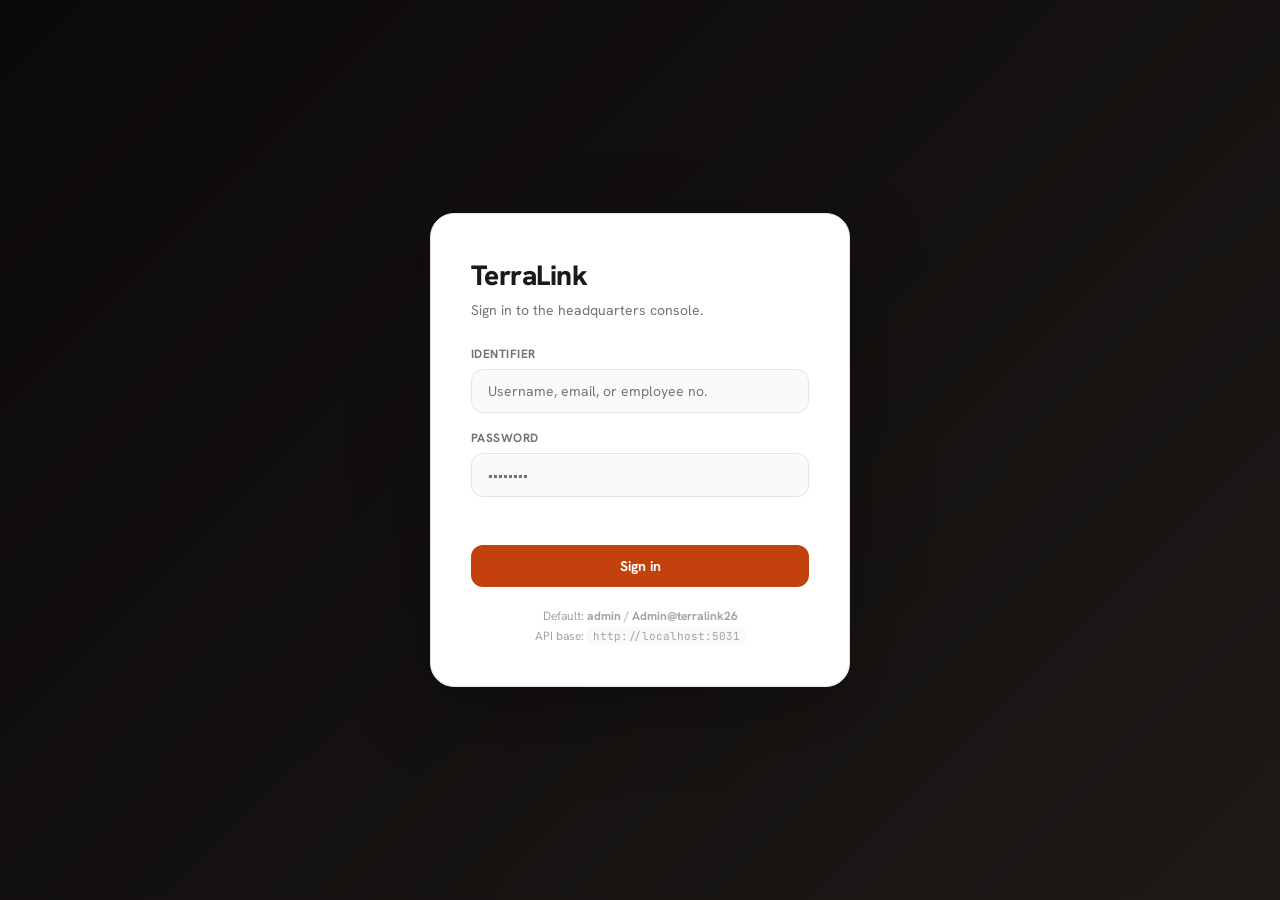
==== login.html @ d30e2166 "feat: add officers and repayments management pages, router, store, and UI components - Implemented o" ====
<!DOCTYPE html>
<html lang="en">
<head>
  <meta charset="UTF-8" />
  <meta name="viewport" content="width=device-width, initial-scale=1.0" />
  <title>TerraLink Admin Console - Sign in</title>
  <link rel="preconnect" href="https://fonts.googleapis.com" />
  <link rel="preconnect" href="https://fonts.gstatic.com" crossorigin />
  <link href="https://fonts.googleapis.com/css2?family=Hanken+Grotesk:wght@300..800&family=JetBrains+Mono:wght@400..700&display=swap" rel="stylesheet" />
  <link href="https://fonts.googleapis.com/css2?family=Material+Symbols+Outlined:opsz,wght,FILL,GRAD@20..48,100..700,0..1,-50..200" rel="stylesheet" />
  <link rel="stylesheet" href="css/style.css" />
  <style>
    .login-overlay {
      min-height: 100vh;
      display: flex;
      align-items: center;
      justify-content: center;
      background: linear-gradient(135deg, #0c0a09 0%, #1c1917 100%);
      padding: 24px;
    }
    .login-card {
      background: #fff;
      border-radius: 24px;
      padding: 40px;
      width: 100%;
      max-width: 420px;
      box-shadow: 0 24px 80px rgba(0,0,0,0.3);
      border: 1px solid var(--border);
    }
    .login-card h1 {
      font-size: 28px;
      font-weight: 800;
      margin-bottom: 4px;
      letter-spacing: -0.02em;
    }
    .login-card .lede {
      font-size: 14px;
      color: var(--text-secondary);
      margin-bottom: 24px;
    }
    .login-card label {
      display: block;
      font-size: 12px;
      font-weight: 700;
      color: var(--text-secondary);
      margin-bottom: 6px;
      text-transform: uppercase;
      letter-spacing: 0.04em;
    }
    .login-card input {
      width: 100%;
      background: var(--bg);
      border: 1px solid var(--border);
      border-radius: 12px;
      padding: 12px 16px;
      font-size: 14px;
      font-family: inherit;
      margin-bottom: 16px;
      outline: none;
      transition: all 0.2s ease;
    }
    .login-card input:focus {
      border-color: var(--primary);
      box-shadow: 0 0 0 3px rgba(194, 65, 12, 0.08);
    }
    .login-card .err {
      color: var(--error);
      font-size: 13px;
      margin-bottom: 12px;
      min-height: 20px;
    }
    .login-card button {
      width: 100%;
      padding: 12px;
      background: var(--primary);
      color: #fff;
      border: none;
      border-radius: 12px;
      font-size: 14px;
      font-weight: 700;
      font-family: inherit;
      cursor: pointer;
      transition: all 0.2s ease;
    }
    .login-card button:hover {
      background: var(--primary-hover);
    }
    .login-card button:disabled {
      opacity: 0.6;
      cursor: not-allowed;
    }
    .login-card .meta {
      font-size: 12px;
      color: var(--text-muted);
      margin-top: 20px;
      text-align: center;
      line-height: 1.6;
    }
    .login-card .meta code {
      font-family: 'JetBrains Mono', monospace;
      background: var(--bg);
      padding: 2px 6px;
      border-radius: 4px;
      font-size: 11px;
    }
  </style>
</head>
<body>
  <div class="login-overlay">
    <form class="login-card" id="loginForm" autocomplete="on">
      <h1>TerraLink</h1>
      <p class="lede">Sign in to the headquarters console.</p>

      <label>Identifier</label>
      <input type="text" id="loginIdentifier" autocomplete="username" required placeholder="Username, email, or employee no." />

      <label>Password</label>
      <input type="password" id="loginPassword" autocomplete="current-password" required placeholder="••••••••" />

      <p class="err" id="loginError"></p>
      <button type="submit" id="loginButton">Sign in</button>

      <p class="meta">
        Default: <strong>admin</strong> / <strong>Admin@terralink26</strong><br/>
        API base: <code id="apiBaseLabel">—</code>
      </p>
    </form>
  </div>

  <script>
    // Inline bootstrap to avoid any external JS dependency issues on the login page.
    (function () {
      'use strict';

      var API_BASE = 'http://localhost:5031';

      function $(id) { return document.getElementById(id); }

      function setError(msg) {
        var el = $('loginError');
        if (el) el.textContent = msg;
        var btn = $('loginButton');
        if (btn) { btn.disabled = false; btn.textContent = 'Sign in'; }
      }

      function setLoading() {
        var errEl = $('loginError');
        if (errEl) errEl.textContent = '';
        var btn = $('loginButton');
        if (btn) { btn.disabled = true; btn.textContent = 'Signing in\u2026'; }
      }

      var baseEl = $('apiBaseLabel');
      if (baseEl) baseEl.textContent = API_BASE;

      // Lightweight storage wrapper
      var Storage = {
        KEY: 'terralink_auth',
        get: function () {
          try { return JSON.parse(localStorage.getItem(this.KEY)); } catch (e) { return null; }
        },
        set: function (data) { localStorage.setItem(this.KEY, JSON.stringify(data)); },
        clear: function () { localStorage.removeItem(this.KEY); }
      };

      // If already signed in, jump to the app.
      var existing = Storage.get();
      if (existing && existing.token) {
        window.location.href = 'index.html';
        return;
      }

      $('loginForm').addEventListener('submit', function (e) {
        e.preventDefault();
        setLoading();

        var identifier = ($('loginIdentifier') || {}).value || '';
        var password = ($('loginPassword') || {}).value || '';

        if (!identifier || !password) {
          setError('Please enter both identifier and password.');
          return;
        }

        fetch(API_BASE + '/api/auth/login', {
          method: 'POST',
          headers: { 'Content-Type': 'application/json' },
          body: JSON.stringify({ identifier: identifier, password: password })
        })
        .then(function (res) {
          if (res.status === 401) {
            return res.json().then(function (data) {
              var msg = (data && data.message) ? data.message : 'Invalid credentials.';
              throw new Error(msg);
            }).catch(function (err) {
              if (err instanceof Error) throw err;
              throw new Error('Invalid credentials.');
            });
          }
          if (!res.ok) {
            return res.json().then(function (data) {
              var msg = (data && data.message) ? data.message : 'Sign-in failed.';
              throw new Error(msg);
            }).catch(function () {
              throw new Error('Sign-in failed: HTTP ' + res.status);
            });
          }
          return res.json();
        })
        .then(function (data) {
          var token = data.accessToken;
          var user = {
            id: data.user && data.user.id,
            name: (data.user && (data.user.fullName || data.user.username)) || 'Admin',
            role: (data.user && data.user.roleName) || 'Admin',
            email: (data.user && data.user.email) || ''
          };
          Storage.set({ token: token, user: user });
          window.location.href = 'index.html';
        })
        .catch(function (err) {
          setError(err && err.message ? err.message : 'Sign-in failed.');
        });
      });
    })();
  </script>
</body>
</html>
---- css/style.css ----
:root {
  --sidebar-bg: #0c0a09;
  --sidebar-hover: #1c1917;
  --sidebar-active: #c2410c;
  --sidebar-text: #a8a29e;
  --sidebar-text-active: #ffffff;
  --primary: #c2410c;
  --primary-hover: #9a3412;
  --primary-light: #fff7ed;
  --bg: #fafaf9;
  --surface: #ffffff;
  --border: #e7e5e4;
  --border-light: #f0eeec;
  --text: #1c1917;
  --text-secondary: #78716c;
  --text-muted: #a8a29e;
  --success: #059669;
  --success-bg: #ecfdf5;
  --warning: #d97706;
  --warning-bg: #fffbeb;
  --error: #dc2626;
  --error-bg: #fef2f2;
  --info: #0891b2;
  --info-bg: #ecfeff;
  --radius-sm: 8px;
  --radius: 12px;
  --radius-lg: 16px;
  --radius-xl: 24px;
  --shadow-sm: 0 1px 2px rgba(0,0,0,0.04);
  --shadow: 0 4px 12px rgba(0,0,0,0.06);
  --shadow-lg: 0 12px 40px rgba(0,0,0,0.1);
  --transition: 0.2s cubic-bezier(0.16, 1, 0.3, 1);
  --sidebar-width: 260px;
  --header-height: 64px;
}

* { box-sizing: border-box; margin: 0; padding: 0; }

html, body {
  font-family: 'Hanken Grotesk', -apple-system, BlinkMacSystemFont, 'Segoe UI', Roboto, sans-serif;
  background: var(--bg);
  color: var(--text);
  font-size: 14px;
  line-height: 1.5;
  -webkit-font-smoothing: antialiased;
  overflow-x: hidden;
}

a { color: inherit; text-decoration: none; }

.font-mono { font-family: 'JetBrains Mono', monospace; }

/* Scrollbar */
::-webkit-scrollbar { width: 6px; height: 6px; }
::-webkit-scrollbar-track { background: transparent; }
::-webkit-scrollbar-thumb { background: #d6d3d1; border-radius: 9999px; }
::-webkit-scrollbar-thumb:hover { background: #a8a29e; }

/* App Shell */
.app-shell {
  min-height: 100vh;
  display: flex;
  background: var(--bg);
}

/* Sidebar */
.sidebar {
  position: fixed;
  left: 0; top: 0;
  width: var(--sidebar-width);
  height: 100vh;
  background: var(--sidebar-bg);
  z-index: 100;
  display: flex;
  flex-direction: column;
  border-right: 1px solid rgba(255,255,255,0.06);
}

.sidebar-brand {
  padding: 20px;
  display: flex;
  align-items: center;
  gap: 12px;
  border-bottom: 1px solid rgba(255,255,255,0.06);
  cursor: pointer;
}

.sidebar-logo {
  width: 36px; height: 36px;
  border-radius: 10px;
  background: var(--primary);
  display: flex; align-items: center; justify-content: center;
  color: #fff;
  font-weight: 800;
  font-size: 18px;
  flex-shrink: 0;
}

.sidebar-brand-text h1 {
  font-size: 17px;
  font-weight: 700;
  color: #fff;
  line-height: 1.2;
  display: flex;
  align-items: center;
  gap: 6px;
}

.sidebar-tag {
  font-family: 'JetBrains Mono', monospace;
  font-size: 9px;
  text-transform: uppercase;
  background: rgba(255,255,255,0.1);
  color: rgba(255,255,255,0.6);
  padding: 2px 6px;
  border-radius: 4px;
  letter-spacing: 0.05em;
}

.sidebar-subtitle {
  font-size: 11px;
  color: rgba(255,255,255,0.4);
  margin-top: 2px;
}

.sidebar-status {
  margin: 16px;
  padding: 10px 14px;
  background: rgba(255,255,255,0.03);
  border: 1px solid rgba(255,255,255,0.06);
  border-radius: var(--radius);
  display: flex;
  align-items: center;
  justify-content: space-between;
}

.sidebar-status-left {
  display: flex;
  align-items: center;
  gap: 8px;
}

.status-dot {
  position: relative;
  width: 8px; height: 8px;
}

.status-dot::before {
  content: "";
  position: absolute; inset: 0;
  border-radius: 50%;
  background: #34d399;
  opacity: 0.75;
  animation: ping 1.6s ease-in-out infinite;
}

.status-dot::after {
  content: "";
  position: relative;
  display: block;
  width: 8px; height: 8px;
  border-radius: 50%;
  background: #10b981;
}

@keyframes ping {
  0% { transform: scale(1); opacity: 0.75; }
  75%, 100% { transform: scale(2.2); opacity: 0; }
}

.sidebar-status-text {
  font-size: 12px;
  color: rgba(255,255,255,0.8);
  font-weight: 500;
}

.sidebar-version {
  font-family: 'JetBrains Mono', monospace;
  font-size: 10px;
  color: rgba(255,255,255,0.3);
}

.sidebar-nav {
  flex: 1;
  padding: 8px 12px;
  overflow-y: auto;
}

.nav-item {
  display: flex;
  align-items: center;
  justify-content: space-between;
  padding: 10px 14px;
  margin-bottom: 2px;
  border-radius: var(--radius-sm);
  color: var(--sidebar-text);
  font-size: 14px;
  font-weight: 500;
  transition: all var(--transition);
  cursor: pointer;
}

.nav-item:hover {
  background: var(--sidebar-hover);
  color: #fff;
}

.nav-item.active {
  background: var(--sidebar-active);
  color: var(--sidebar-text-active);
  font-weight: 600;
  box-shadow: 0 4px 14px rgba(194, 65, 12, 0.3);
}

.nav-item-left {
  display: flex;
  align-items: center;
  gap: 12px;
}

.nav-item .material-symbols-outlined {
  font-size: 20px;
  transition: transform var(--transition);
}

.nav-item:hover .material-symbols-outlined {
  transform: scale(1.1);
}

.nav-item.active .material-symbols-outlined {
  font-variation-settings: 'FILL' 1, 'wght' 500, 'GRAD' 0, 'opsz' 24;
}

.nav-badge {
  font-family: 'JetBrains Mono', monospace;
  font-size: 10px;
  font-weight: 600;
  padding: 2px 8px;
  border-radius: 999px;
  background: rgba(255,255,255,0.08);
  color: rgba(255,255,255,0.5);
}

.nav-item.active .nav-badge {
  background: rgba(255,255,255,0.2);
  color: #fff;
}

.sidebar-footer {
  padding: 16px;
  border-top: 1px solid rgba(255,255,255,0.06);
  display: flex;
  align-items: center;
  gap: 12px;
  background: rgba(0,0,0,0.2);
}

.sidebar-footer-avatar {
  width: 36px; height: 36px;
  border-radius: 50%;
  border: 2px solid rgba(255,255,255,0.15);
  overflow: hidden;
  flex-shrink: 0;
}

.sidebar-footer-avatar img {
  width: 100%; height: 100%;
  object-fit: cover;
}

.sidebar-footer-info h4 {
  font-size: 13px;
  font-weight: 600;
  color: #fff;
}

.sidebar-footer-info p {
  font-size: 11px;
  color: rgba(255,255,255,0.4);
}

/* Header */
.header {
  position: fixed;
  top: 0;
  left: var(--sidebar-width);
  right: 0;
  height: var(--header-height);
  background: rgba(255,255,255,0.85);
  backdrop-filter: blur(12px);
  border-bottom: 1px solid var(--border);
  z-index: 90;
  display: flex;
  align-items: center;
  justify-content: space-between;
  padding: 0 24px;
}

.header-search {
  position: relative;
  flex: 1;
  max-width: 480px;
}

.header-search .material-symbols-outlined {
  position: absolute;
  left: 14px;
  top: 50%;
  transform: translateY(-50%);
  color: var(--text-muted);
  font-size: 20px;
  pointer-events: none;
}

.header-search input {
  width: 100%;
  background: var(--bg);
  border: 1px solid var(--border);
  border-radius: var(--radius);
  padding: 9px 14px 9px 42px;
  font-size: 13px;
  font-family: inherit;
  outline: none;
  transition: all var(--transition);
}

.header-search input:focus {
  background: #fff;
  border-color: var(--primary);
  box-shadow: 0 0 0 3px rgba(194, 65, 12, 0.08);
}

.header-actions {
  display: flex;
  align-items: center;
  gap: 8px;
}

.btn {
  display: inline-flex;
  align-items: center;
  gap: 8px;
  padding: 8px 16px;
  border-radius: var(--radius-sm);
  font-size: 13px;
  font-weight: 600;
  font-family: inherit;
  border: none;
  cursor: pointer;
  transition: all var(--transition);
  white-space: nowrap;
}

.btn-sm {
  padding: 6px 12px;
  font-size: 12px;
}

.btn-primary {
  background: var(--primary);
  color: #fff;
  box-shadow: var(--shadow-sm);
}

.btn-primary:hover {
  background: var(--primary-hover);
  transform: translateY(-1px);
  box-shadow: var(--shadow);
}

.btn-secondary {
  background: #fff;
  color: var(--text);
  border: 1px solid var(--border);
}

.btn-secondary:hover {
  background: var(--bg);
  border-color: #d6d3d1;
}

.btn-ghost {
  background: transparent;
  color: var(--text-secondary);
  padding: 8px;
}

.btn-ghost:hover {
  background: var(--bg);
  color: var(--text);
}

.icon-btn {
  width: 40px; height: 40px;
  display: flex;
  align-items: center;
  justify-content: center;
  border-radius: var(--radius-sm);
  background: transparent;
  border: none;
  color: var(--text-secondary);
  cursor: pointer;
  position: relative;
  transition: all var(--transition);
}

.icon-btn:hover {
  background: var(--bg);
  color: var(--text);
}

.notification-dot {
  position: absolute;
  top: 8px;
  right: 8px;
  width: 8px;
  height: 8px;
  background: var(--primary);
  border-radius: 50%;
  border: 2px solid #fff;
}

.profile-btn {
  display: flex;
  align-items: center;
  gap: 10px;
  padding: 4px 8px 4px 4px;
  background: transparent;
  border: none;
  border-radius: var(--radius);
  cursor: pointer;
  transition: all var(--transition);
}

.profile-btn:hover {
  background: var(--bg);
}

.profile-info {
  text-align: right;
}

.profile-name {
  font-size: 13px;
  font-weight: 600;
  line-height: 1.1;
}

.profile-role {
  font-size: 11px;
  color: var(--text-secondary);
}

.profile-avatar {
  width: 36px; height: 36px;
  border-radius: 50%;
  border: 2px solid var(--border);
  overflow: hidden;
}

.profile-avatar img {
  width: 100%; height: 100%;
  object-fit: cover;
}

/* Main Content */
.main {
  flex: 1;
  margin-left: var(--sidebar-width);
  padding-top: var(--header-height);
  min-height: 100vh;
}

.screen {
  padding: 24px 32px 48px;
  max-width: 1400px;
  margin: 0 auto;
  animation: fadeIn 0.3s ease;
}

@keyframes fadeIn {
  from { opacity: 0; transform: translateY(8px); }
  to { opacity: 1; transform: translateY(0); }
}

/* Page Header */
.page-header {
  display: flex;
  flex-wrap: wrap;
  align-items: center;
  justify-content: space-between;
  gap: 16px;
  margin-bottom: 24px;
}

.page-header h1 {
  font-size: 26px;
  font-weight: 700;
  letter-spacing: -0.02em;
  line-height: 1.2;
}

.page-header p {
  font-size: 14px;
  color: var(--text-secondary);
  margin-top: 4px;
}

.label-caps {
  font-size: 11px;
  font-weight: 700;
  text-transform: uppercase;
  letter-spacing: 0.08em;
  color: var(--text-muted);
  margin-bottom: 4px;
  display: block;
}

/* Cards */
.card {
  background: var(--surface);
  border: 1px solid var(--border);
  border-radius: var(--radius-lg);
  padding: 20px;
  box-shadow: var(--shadow-sm);
  transition: all var(--transition);
}

.card-header {
  display: flex;
  align-items: center;
  justify-content: space-between;
  margin-bottom: 16px;
}

.card-title {
  font-size: 16px;
  font-weight: 700;
}

/* KPI Grid */
.kpi-grid {
  display: grid;
  grid-template-columns: repeat(auto-fit, minmax(240px, 1fr));
  gap: 16px;
  margin-bottom: 24px;
}

.kpi-card {
  background: var(--surface);
  border: 1px solid var(--border);
  border-radius: var(--radius-lg);
  padding: 20px;
  box-shadow: var(--shadow-sm);
}

.kpi-label {
  font-size: 12px;
  font-weight: 600;
  color: var(--text-secondary);
  margin-bottom: 8px;
  display: flex;
  align-items: center;
  justify-content: space-between;
}

.kpi-value {
  font-family: 'JetBrains Mono', monospace;
  font-size: 28px;
  font-weight: 700;
  letter-spacing: -0.02em;
  line-height: 1;
}

.kpi-value.primary { color: var(--primary); }
.kpi-value.success { color: var(--success); }
.kpi-value.error { color: var(--error); }
.kpi-value.warning { color: var(--warning); }

/* Status Chip */
.chip {
  display: inline-flex;
  align-items: center;
  gap: 6px;
  padding: 4px 12px;
  border-radius: 999px;
  font-size: 12px;
  font-weight: 600;
  white-space: nowrap;
}

.chip-dot {
  width: 6px; height: 6px;
  border-radius: 50%;
  display: inline-block;
}

.chip-success { background: var(--success-bg); color: var(--success); }
.chip-success .chip-dot { background: var(--success); }
.chip-warning { background: var(--warning-bg); color: var(--warning); }
.chip-warning .chip-dot { background: var(--warning); }
.chip-error { background: var(--error-bg); color: var(--error); }
.chip-error .chip-dot { background: var(--error); }
.chip-info { background: #f5f5f4; color: #57534e; }
.chip-info .chip-dot { background: #78716c; }
.chip-neutral { background: var(--bg); color: var(--text-secondary); border: 1px solid var(--border); }

/* Tables */
.table-container {
  background: var(--surface);
  border: 1px solid var(--border);
  border-radius: var(--radius-lg);
  overflow: hidden;
  box-shadow: var(--shadow-sm);
}

.table-toolbar {
  padding: 16px 20px;
  border-bottom: 1px solid var(--border);
  display: flex;
  flex-wrap: wrap;
  align-items: center;
  justify-content: space-between;
  gap: 12px;
  background: var(--bg);
}

.table-toolbar-title {
  font-size: 15px;
  font-weight: 700;
}

.table-toolbar-meta {
  font-size: 12px;
  color: var(--text-muted);
  font-family: 'JetBrains Mono', monospace;
}

.table-wrap {
  overflow-x: auto;
}

table {
  width: 100%;
  border-collapse: collapse;
  font-size: 13px;
}

thead {
  background: var(--bg);
  border-bottom: 1px solid var(--border);
}

th {
  padding: 12px 20px;
  font-family: 'JetBrains Mono', monospace;
  font-size: 11px;
  font-weight: 700;
  color: var(--text-secondary);
  text-transform: uppercase;
  letter-spacing: 0.04em;
  text-align: left;
  white-space: nowrap;
}

td {
  padding: 14px 20px;
  border-bottom: 1px solid var(--border-light);
  vertical-align: middle;
}

tr:last-child td {
  border-bottom: none;
}

tr.clickable {
  cursor: pointer;
  transition: background var(--transition);
}

tr.clickable:hover {
  background: var(--bg);
}

/* Pagination */
.pagination {
  padding: 14px 20px;
  border-top: 1px solid var(--border);
  display: flex;
  align-items: center;
  justify-content: space-between;
  background: var(--bg);
  font-size: 13px;
  color: var(--text-secondary);
}

.page-btn {
  width: 32px; height: 32px;
  display: flex;
  align-items: center;
  justify-content: center;
  border-radius: var(--radius-sm);
  background: transparent;
  border: none;
  cursor: pointer;
  color: var(--text);
  font-family: 'JetBrains Mono', monospace;
  font-size: 12px;
  transition: all var(--transition);
}

.page-btn:hover:not(:disabled) {
  background: var(--surface);
  box-shadow: var(--shadow-sm);
}

.page-btn.active {
  background: var(--primary);
  color: #fff;
  font-weight: 700;
}

.page-btn:disabled {
  opacity: 0.4;
  cursor: not-allowed;
}

/* Filter */
.filter-select {
  appearance: none;
  background: var(--bg);
  border: 1px solid var(--border);
  border-radius: var(--radius-sm);
  padding: 8px 36px 8px 14px;
  font-size: 13px;
  font-weight: 500;
  font-family: inherit;
  color: var(--text);
  outline: none;
  cursor: pointer;
  background-image: url("data:image/svg+xml,%3Csvg xmlns='http://www.w3.org/2000/svg' width='16' height='16' viewBox='0 0 24 24' fill='none' stroke='%2378716c' stroke-width='2' stroke-linecap='round' stroke-linejoin='round'%3E%3Cpath d='m6 9 6 6 6-6'/%3E%3C/svg%3E");
  background-repeat: no-repeat;
  background-position: right 10px center;
  transition: all var(--transition);
}

.filter-select:hover {
  border-color: #a8a29e;
}

/* Search Input */
.search-input {
  position: relative;
  flex: 1;
  max-width: 320px;
}

.search-input .material-symbols-outlined {
  position: absolute;
  left: 12px;
  top: 50%;
  transform: translateY(-50%);
  color: var(--text-muted);
  font-size: 18px;
  pointer-events: none;
}

.search-input input {
  width: 100%;
  background: var(--bg);
  border: 1px solid var(--border);
  border-radius: var(--radius-sm);
  padding: 8px 14px 8px 38px;
  font-size: 13px;
  font-family: inherit;
  outline: none;
  transition: all var(--transition);
}

.search-input input:focus {
  border-color: var(--primary);
  box-shadow: 0 0 0 3px rgba(194, 65, 12, 0.08);
}

/* Modal */
.modal-overlay {
  position: fixed;
  inset: 0;
  background: rgba(0,0,0,0.5);
  backdrop-filter: blur(4px);
  z-index: 200;
  display: flex;
  align-items: center;
  justify-content: center;
  padding: 24px;
  animation: fadeIn 0.2s ease;
}

.modal {
  background: var(--surface);
  border: 1px solid var(--border);
  border-radius: var(--radius-xl);
  width: 100%;
  max-width: 520px;
  max-height: 90vh;
  overflow-y: auto;
  box-shadow: var(--shadow-lg);
  animation: scaleIn 0.2s ease;
}

@keyframes scaleIn {
  from { opacity: 0; transform: scale(0.95); }
  to { opacity: 1; transform: scale(1); }
}

.modal-header {
  padding: 20px 24px;
  border-bottom: 1px solid var(--border);
  display: flex;
  align-items: center;
  justify-content: space-between;
}

.modal-title {
  font-size: 17px;
  font-weight: 700;
}

.modal-close {
  width: 32px; height: 32px;
  display: flex;
  align-items: center;
  justify-content: center;
  border-radius: var(--radius-sm);
  background: transparent;
  border: none;
  color: var(--text-muted);
  cursor: pointer;
  transition: all var(--transition);
}

.modal-close:hover {
  background: var(--bg);
  color: var(--text);
}

.modal-body {
  padding: 20px 24px;
}

.modal-footer {
  padding: 16px 24px;
  border-top: 1px solid var(--border);
  display: flex;
  justify-content: flex-end;
  gap: 10px;
}

/* Form */
.form-group {
  margin-bottom: 16px;
}

.form-label {
  display: block;
  font-size: 12px;
  font-weight: 600;
  color: var(--text-secondary);
  margin-bottom: 6px;
  text-transform: uppercase;
  letter-spacing: 0.04em;
}

.form-input, .form-select, .form-textarea {
  width: 100%;
  background: var(--bg);
  border: 1px solid var(--border);
  border-radius: var(--radius-sm);
  padding: 10px 14px;
  font-size: 14px;
  font-family: inherit;
  color: var(--text);
  outline: none;
  transition: all var(--transition);
}

.form-input:focus, .form-select:focus, .form-textarea:focus {
  border-color: var(--primary);
  box-shadow: 0 0 0 3px rgba(194, 65, 12, 0.08);
}

.form-textarea {
  resize: vertical;
  min-height: 80px;
}

/* Toast */
.toast-container {
  position: fixed;
  bottom: 24px;
  right: 24px;
  z-index: 300;
  display: flex;
  flex-direction: column;
  gap: 8px;
}

.toast {
  background: var(--sidebar-bg);
  color: #fff;
  padding: 14px 20px;
  border-radius: var(--radius);
  box-shadow: var(--shadow-lg);
  display: flex;
  align-items: center;
  gap: 12px;
  font-size: 13px;
  font-weight: 500;
  animation: slideIn 0.3s ease;
  min-width: 320px;
  border: 1px solid rgba(255,255,255,0.08);
}

@keyframes slideIn {
  from { opacity: 0; transform: translateX(20px); }
  to { opacity: 1; transform: translateX(0); }
}

.toast-success { border-left: 3px solid var(--success); }
.toast-error { border-left: 3px solid var(--error); }
.toast-info { border-left: 3px solid var(--info); }

/* Donut Chart */
.donut-container {
  position: relative;
  width: 200px; height: 200px;
  margin: 20px auto;
}

.donut-container svg {
  transform: rotate(-90deg);
}

.donut-center {
  position: absolute;
  inset: 0;
  display: flex;
  flex-direction: column;
  align-items: center;
  justify-content: center;
  pointer-events: none;
}

/* Sparkline */
.sparkline {
  width: 100px;
  height: 40px;
}

/* Capacity Bar */
.capacity-bar {
  width: 100%;
  height: 6px;
  background: var(--border-light);
  border-radius: 999px;
  overflow: hidden;
  margin-top: 6px;
}

.capacity-fill {
  height: 100%;
  border-radius: 999px;
  transition: width 0.6s cubic-bezier(0.16, 1, 0.3, 1);
}

.capacity-fill.high { background: var(--error); }
.capacity-fill.optimal { background: var(--primary); }
.capacity-fill.under { background: var(--text-muted); }

/* Activity Feed */
.activity-item {
  display: flex;
  gap: 12px;
  align-items: flex-start;
  padding: 12px 0;
}

.activity-item + .activity-item {
  border-top: 1px solid var(--border-light);
}

.activity-icon {
  width: 32px; height: 32px;
  border-radius: 50%;
  display: flex;
  align-items: center;
  justify-content: center;
  flex-shrink: 0;
  font-size: 14px;
}

.activity-icon.green { background: var(--success-bg); color: var(--success); }
.activity-icon.orange { background: var(--primary-light); color: var(--primary); }
.activity-icon.red { background: var(--error-bg); color: var(--error); }
.activity-icon.blue { background: var(--info-bg); color: var(--info); }

.activity-content {
  flex: 1;
  min-width: 0;
}

.activity-title {
  font-size: 13px;
  line-height: 1.4;
}

.activity-subtitle {
  font-size: 12px;
  color: var(--text-secondary);
  margin-top: 2px;
}

.activity-time {
  font-size: 11px;
  color: var(--text-muted);
  font-family: 'JetBrains Mono', monospace;
  margin-top: 2px;
}

/* Bento Row */
.bento-row {
  display: grid;
  gap: 20px;
  margin-bottom: 20px;
}

.bento-2 { grid-template-columns: 1fr 1fr; }
.bento-3 { grid-template-columns: 2fr 1fr; }
.bento-3-reverse { grid-template-columns: 1fr 2fr; }

@media (max-width: 1024px) {
  .bento-2, .bento-3, .bento-3-reverse {
    grid-template-columns: 1fr;
  }
}

/* Export button */
.export-btn {
  display: inline-flex;
  align-items: center;
  gap: 6px;
  padding: 6px 14px;
  border: 1px solid var(--border);
  border-radius: var(--radius-sm);
  background: #fff;
  color: var(--text-secondary);
  font-size: 12px;
  font-weight: 600;
  cursor: pointer;
  transition: all var(--transition);
}

.export-btn:hover {
  background: var(--bg);
  color: var(--text);
  border-color: #a8a29e;
}

/* Theme color swatches */
.color-swatch {
  display: flex;
  align-items: center;
  gap: 12px;
  padding: 14px;
  border-radius: var(--radius);
  border: 1px solid var(--border);
  background: var(--bg);
}

.color-swatch-preview {
  width: 40px; height: 40px;
  border-radius: var(--radius-sm);
  border: 1px solid rgba(0,0,0,0.06);
  flex-shrink: 0;
}

.color-swatch-info h4 {
  font-size: 13px;
  font-weight: 600;
  margin-bottom: 2px;
}

.color-swatch-info p {
  font-size: 11px;
  color: var(--text-secondary);
  font-family: 'JetBrains Mono', monospace;
}

/* Responsive */
@media (max-width: 768px) {
  .sidebar {
    transform: translateX(-100%);
    transition: transform 0.3s ease;
  }
  .sidebar.open {
    transform: translateX(0);
  }
  .header {
    left: 0;
  }
  .main {
    margin-left: 0;
  }
  .screen {
    padding: 16px;
  }
  .header-search {
    display: none;
  }
}
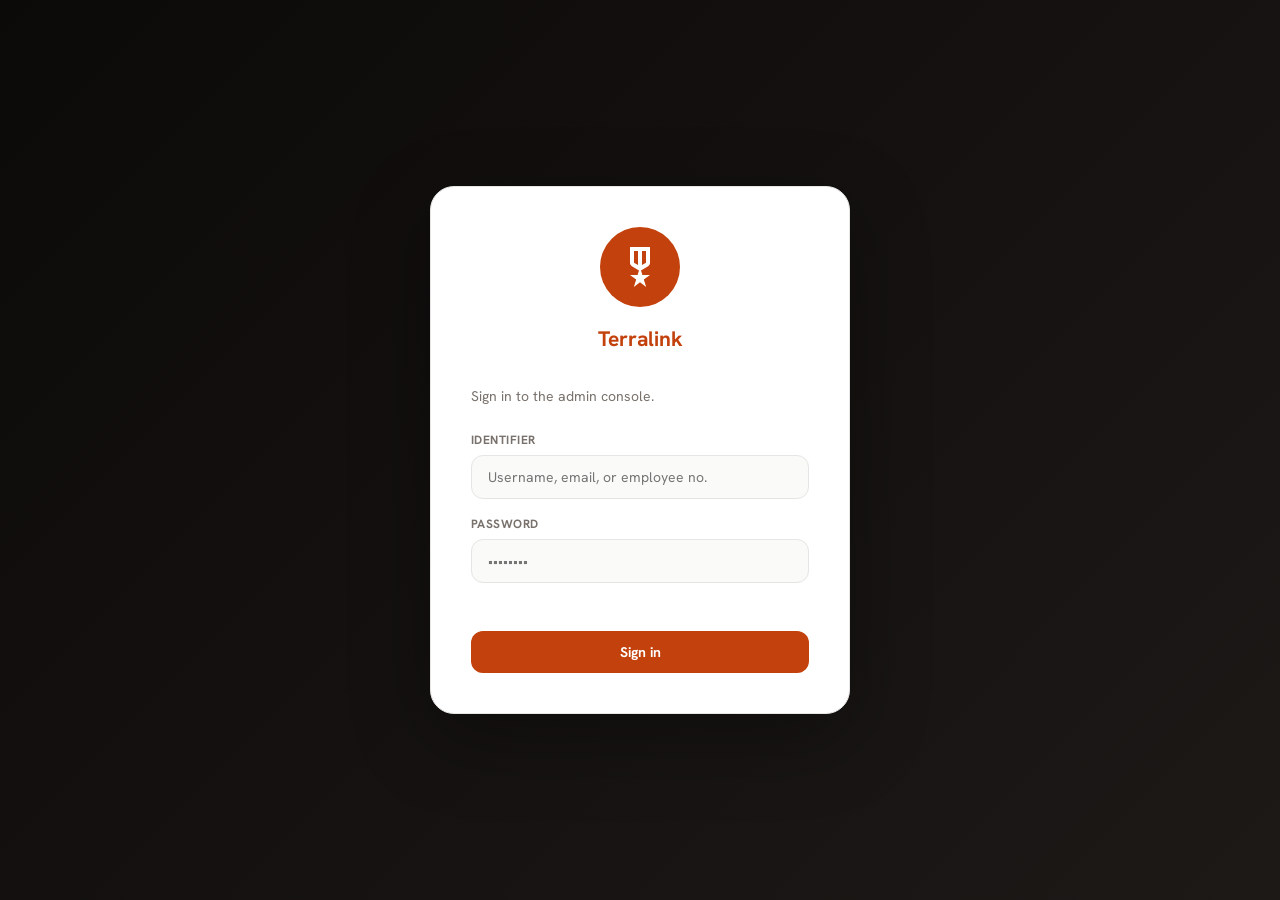
==== commit 13aafc9b: "Refactor dashboard and loans pages; update login UI and add new SVG assets - Changed "Total Clients"" ====
--- a/login.html
+++ b/login.html
@@ -37,6 +37,7 @@
       font-size: 14px;
       color: var(--text-secondary);
       margin-bottom: 24px;
+      margin-top: 32px;
     }
     .login-card label {
       display: block;
@@ -103,36 +104,113 @@
       border-radius: 4px;
       font-size: 11px;
     }
+    .mfa-section {
+      display: none;
+      animation: fadeIn 0.3s ease;
+      padding-top: 24px;
+      margin-bottom: 48px;
+    }
+    .mfa-section .lede {
+      font-size: 14px;
+      color: var(--text-secondary);
+      margin-bottom: 24px;
+      margin-top: 48px;
+    }
+    .mfa-section.visible {
+      display: block;
+    }
+    .login-section {
+      display: block;
+    }
+    .login-section.hidden {
+      display: none;
+    }
+    .mfa-icon {
+      display: flex;
+      align-items: center;
+      justify-content: center;
+      width: 48px;
+      height: 48px;
+      background: var(--bg);
+      border-radius: 50%;
+      margin: 0 auto 16px auto;
+    }
+    .mfa-icon span {
+      font-size: 24px;
+      color: var(--primary);
+    }
+    @keyframes fadeIn {
+      from { opacity: 0; transform: translateY(8px); }
+      to { opacity: 1; transform: translateY(0); }
+    }
+
+    .login-icon {
+    display: flex;
+    align-items: center;
+    justify-content: center;
+    width: 80px;
+    height: 80px;
+    background: var(--primary);
+    border-radius: 50%;
+    margin: 0 auto 16px;
+    }
+    .login-icon span {
+      font-size: 24px;
+      color: var(--primary);
+    }
+    @keyframes fadeIn {
+      from { opacity: 0; transform: translateY(8px); }
+      to { opacity: 1; transform: translateY(0); }
+    }
+    
   </style>
 </head>
 <body>
   <div class="login-overlay">
     <form class="login-card" id="loginForm" autocomplete="on">
-      <h1>TerraLink</h1>
-      <p class="lede">Sign in to the headquarters console.</p>
-
-      <label>Identifier</label>
-      <input type="text" id="loginIdentifier" autocomplete="username" required placeholder="Username, email, or employee no." />
-
-      <label>Password</label>
-      <input type="password" id="loginPassword" autocomplete="current-password" required placeholder="••••••••" />
-
-      <p class="err" id="loginError"></p>
-      <button type="submit" id="loginButton">Sign in</button>
-
-      <p class="meta">
-        Default: <strong>admin</strong> / <strong>Admin@terralink26</strong><br/>
-        API base: <code id="apiBaseLabel">—</code>
-      </p>
+      <div class="login-icon">
+        <span class="material-symbols-outlined"><img src="assets/Logo.svg" alt="Lock" /></span>
+      </div>
+
+      <div style="text-align:center;margin-bottom:8px;color: var(--primary);">
+        <h2>Terralink</h2>
+      </div>
+
+      <p class="lede" id="loginLede">Sign in to the admin console.</p>
+
+      <div class="login-section" id="loginSection">
+        <label>Identifier</label>
+        <input type="text" id="loginIdentifier" autocomplete="username" required placeholder="Username, email, or employee no." />
+
+        <label>Password</label>
+        <input type="password" id="loginPassword" autocomplete="current-password" required placeholder="••••••••" />
+
+        <p class="err" id="loginError"></p>
+        <button type="submit" id="loginButton">Sign in</button>
+      </div>
+
+      <div class="mfa-section" id="mfaSection">
+        <div class="mfa-icon">
+          <span class="material-symbols-outlined"><img src="assets/Mobile Phone_Monochromatic.svg" alt="Mobile" /></span>
+        </div>
+        <p class="lede" style="text-align:center;">Enter the 6-digit code from your authenticator app.</p>
+
+        <label>MFA Code</label>
+        <input type="text" id="mfaCode" name="mfaCode" inputmode="numeric" pattern="[0-9]{6}" maxlength="6" placeholder="000000" autocomplete="one-time-code" />
+
+        <p class="err" id="mfaError"></p>
+        <button type="submit" id="mfaButton">Verify</button>
+        <button type="button" id="mfaBack" style="background:transparent;color:var(--text-secondary);margin-top:8px;">Back to login</button>
+      </div>
     </form>
   </div>
 
   <script>
-    // Inline bootstrap to avoid any external JS dependency issues on the login page.
     (function () {
       'use strict';
 
       var API_BASE = 'http://localhost:5031';
+      var mfaToken = null;
 
       function $(id) { return document.getElementById(id); }
 
@@ -141,6 +219,15 @@
         if (el) el.textContent = msg;
         var btn = $('loginButton');
         if (btn) { btn.disabled = false; btn.textContent = 'Sign in'; }
+        var mfaErr = $('mfaError');
+        if (mfaErr) mfaErr.textContent = '';
+      }
+
+      function setMfaError(msg) {
+        var el = $('mfaError');
+        if (el) el.textContent = msg;
+        var btn = $('mfaButton');
+        if (btn) { btn.disabled = false; btn.textContent = 'Verify'; }
       }
 
       function setLoading() {
@@ -150,10 +237,16 @@
         if (btn) { btn.disabled = true; btn.textContent = 'Signing in\u2026'; }
       }
 
+      function setMfaLoading() {
+        var errEl = $('mfaError');
+        if (errEl) errEl.textContent = '';
+        var btn = $('mfaButton');
+        if (btn) { btn.disabled = true; btn.textContent = 'Verifying\u2026'; }
+      }
+
       var baseEl = $('apiBaseLabel');
       if (baseEl) baseEl.textContent = API_BASE;
 
-      // Lightweight storage wrapper
       var Storage = {
         KEY: 'terralink_auth',
         get: function () {
@@ -163,15 +256,79 @@
         clear: function () { localStorage.removeItem(this.KEY); }
       };
 
-      // If already signed in, jump to the app.
       var existing = Storage.get();
       if (existing && existing.token) {
         window.location.href = 'index.html';
         return;
       }
 
+      function showMfa() {
+        $('loginSection').classList.add('hidden');
+        $('mfaSection').classList.add('visible');
+        $('loginLede').textContent = 'Two-factor authentication required.';
+        $('loginLede').style.color = 'var(--text-secondary)';
+        $('loginLede').style.fontWeight = '600';
+        $('loginLede').style.justifySelf = 'center';
+        $('mfaCode').focus();
+      }
+
+      function showLogin() {
+        $('loginSection').classList.remove('hidden');
+        $('mfaSection').classList.remove('visible');
+        $('loginLede').textContent = 'Sign in to the admin console.';
+        mfaToken = null;
+        $('loginError').textContent = '';
+        $('mfaError').textContent = '';
+      }
+
       $('loginForm').addEventListener('submit', function (e) {
         e.preventDefault();
+
+        if (mfaToken) {
+          var code = ($('mfaCode') || {}).value || '';
+          if (!code || code.length !== 6) {
+            setMfaError('Please enter the 6-digit code.');
+            return;
+          }
+          setMfaLoading();
+
+          fetch(API_BASE + '/api/auth/mfa/verify', {
+            method: 'POST',
+            headers: { 'Content-Type': 'application/json' },
+            body: JSON.stringify({ mfaToken: mfaToken, code: code })
+          })
+          .then(function (res) {
+            console.log('[MFA] Verify status:', res.status);
+            return res.json().then(function (data) {
+              console.log('[MFA] Verify response:', JSON.stringify(data));
+              if (res.status === 400) {
+                var msg = (data && data.message) ? data.message : 'Invalid MFA code.';
+                throw new Error(msg);
+              }
+              if (!res.ok) {
+                var msg = (data && data.message) ? data.message : 'Verification failed.';
+                throw new Error(msg);
+              }
+              return data;
+            });
+          })
+          .then(function (data) {
+            var token = data.accessToken;
+            var user = {
+              id: data.user && data.user.id,
+              name: (data.user && (data.user.fullName || data.user.username)) || 'Admin',
+              role: (data.user && data.user.roleName) || 'Admin',
+              email: (data.user && data.user.email) || ''
+            };
+            Storage.set({ token: token, user: user });
+            window.location.href = 'index.html';
+          })
+          .catch(function (err) {
+            setMfaError(err && err.message ? err.message : 'Verification failed.');
+          });
+          return;
+        }
+
         setLoading();
 
         var identifier = ($('loginIdentifier') || {}).value || '';
@@ -197,6 +354,9 @@
               throw new Error('Invalid credentials.');
             });
           }
+          if (res.status === 403) {
+            throw new Error('Account is inactive.');
+          }
           if (!res.ok) {
             return res.json().then(function (data) {
               var msg = (data && data.message) ? data.message : 'Sign-in failed.';
@@ -208,6 +368,17 @@
           return res.json();
         })
         .then(function (data) {
+          console.log('[Login] Response data:', JSON.stringify(data));
+          console.log('[Login] mfaRequired:', data.mfaRequired, 'mfaToken:', !!data.mfaToken);
+          var isMfa = (data.mfaRequired || data.MfaRequired) && (data.mfaToken || data.MfaToken);
+          console.log('[Login] isMfa:', isMfa);
+          if (isMfa) {
+            console.log('[Login] MFA required, showing MFA form');
+            mfaToken = data.mfaToken || data.MfaToken;
+            showMfa();
+            return;
+          }
+          console.log('[Login] Normal login flow');
           var token = data.accessToken;
           var user = {
             id: data.user && data.user.id,
@@ -222,7 +393,11 @@
           setError(err && err.message ? err.message : 'Sign-in failed.');
         });
       });
+
+      $('mfaBack').addEventListener('click', function () {
+        showLogin();
+      });
     })();
   </script>
 </body>
-</html>+</html>
